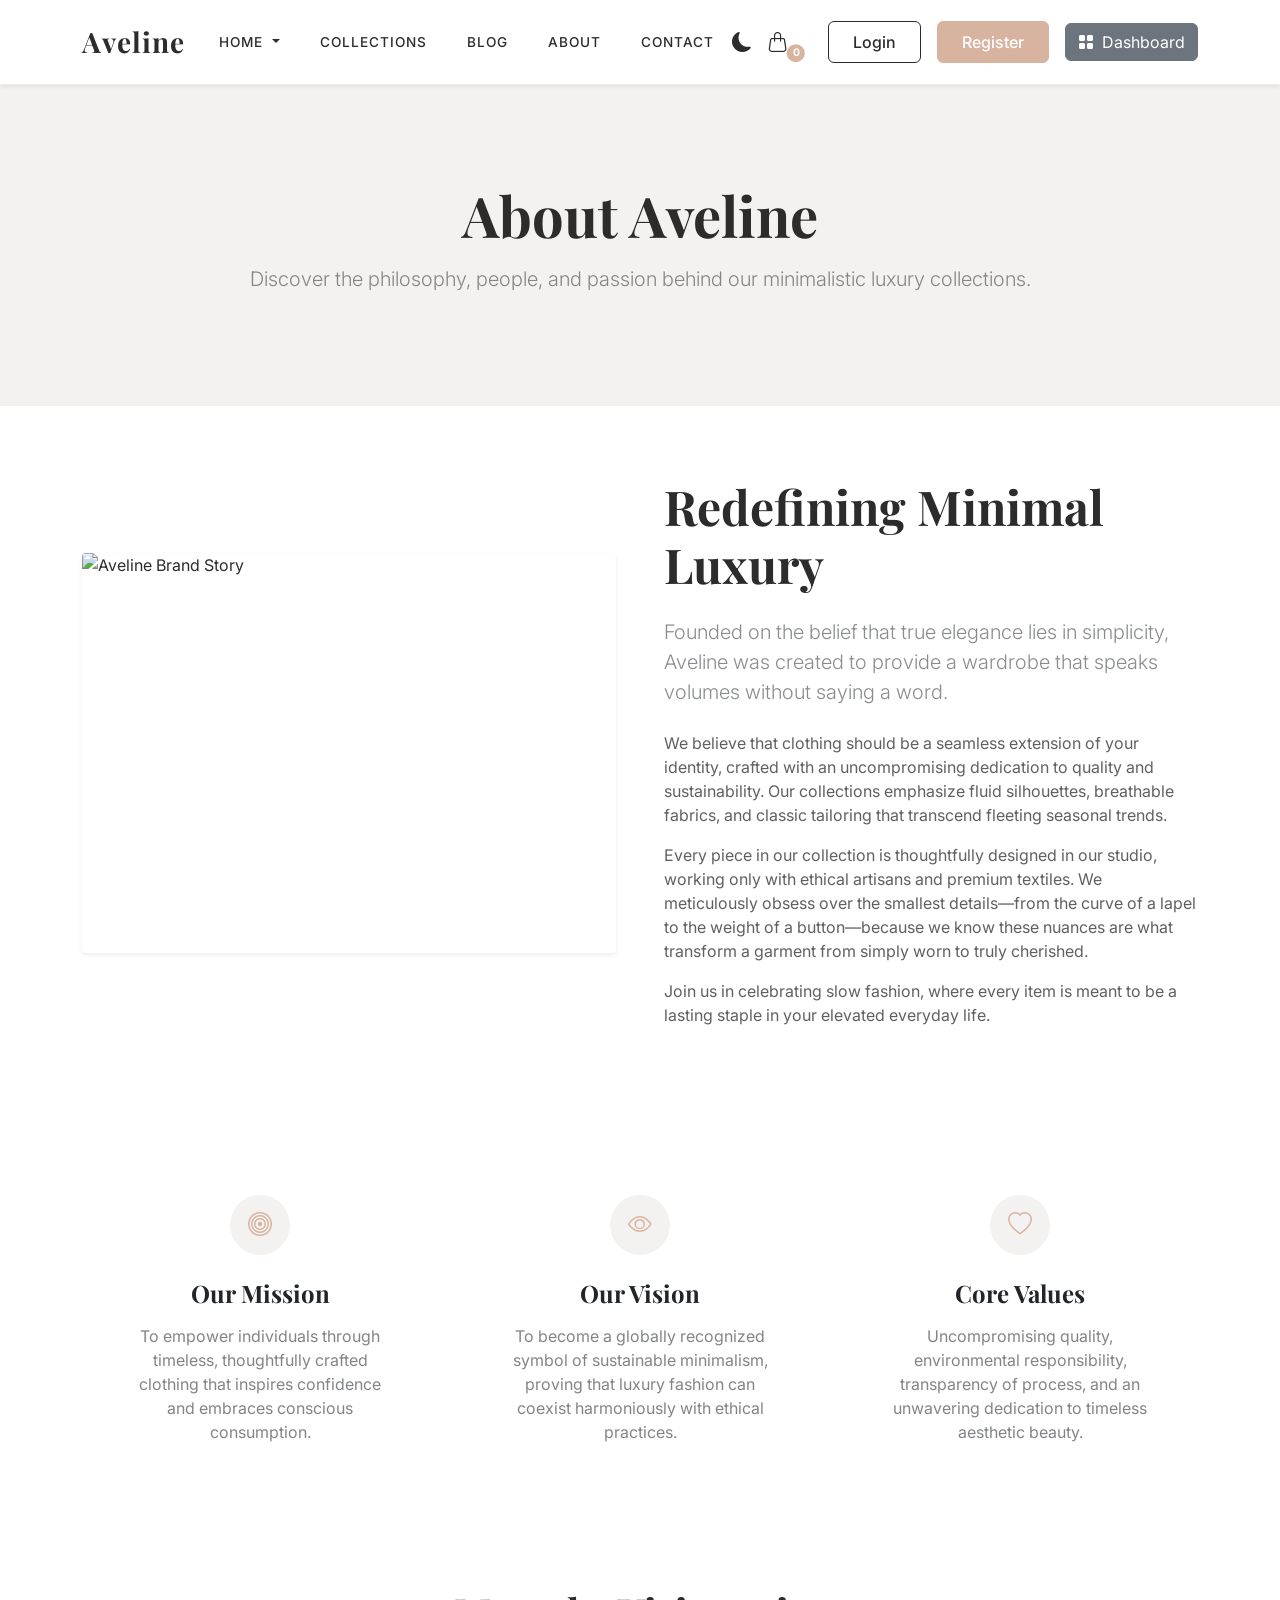
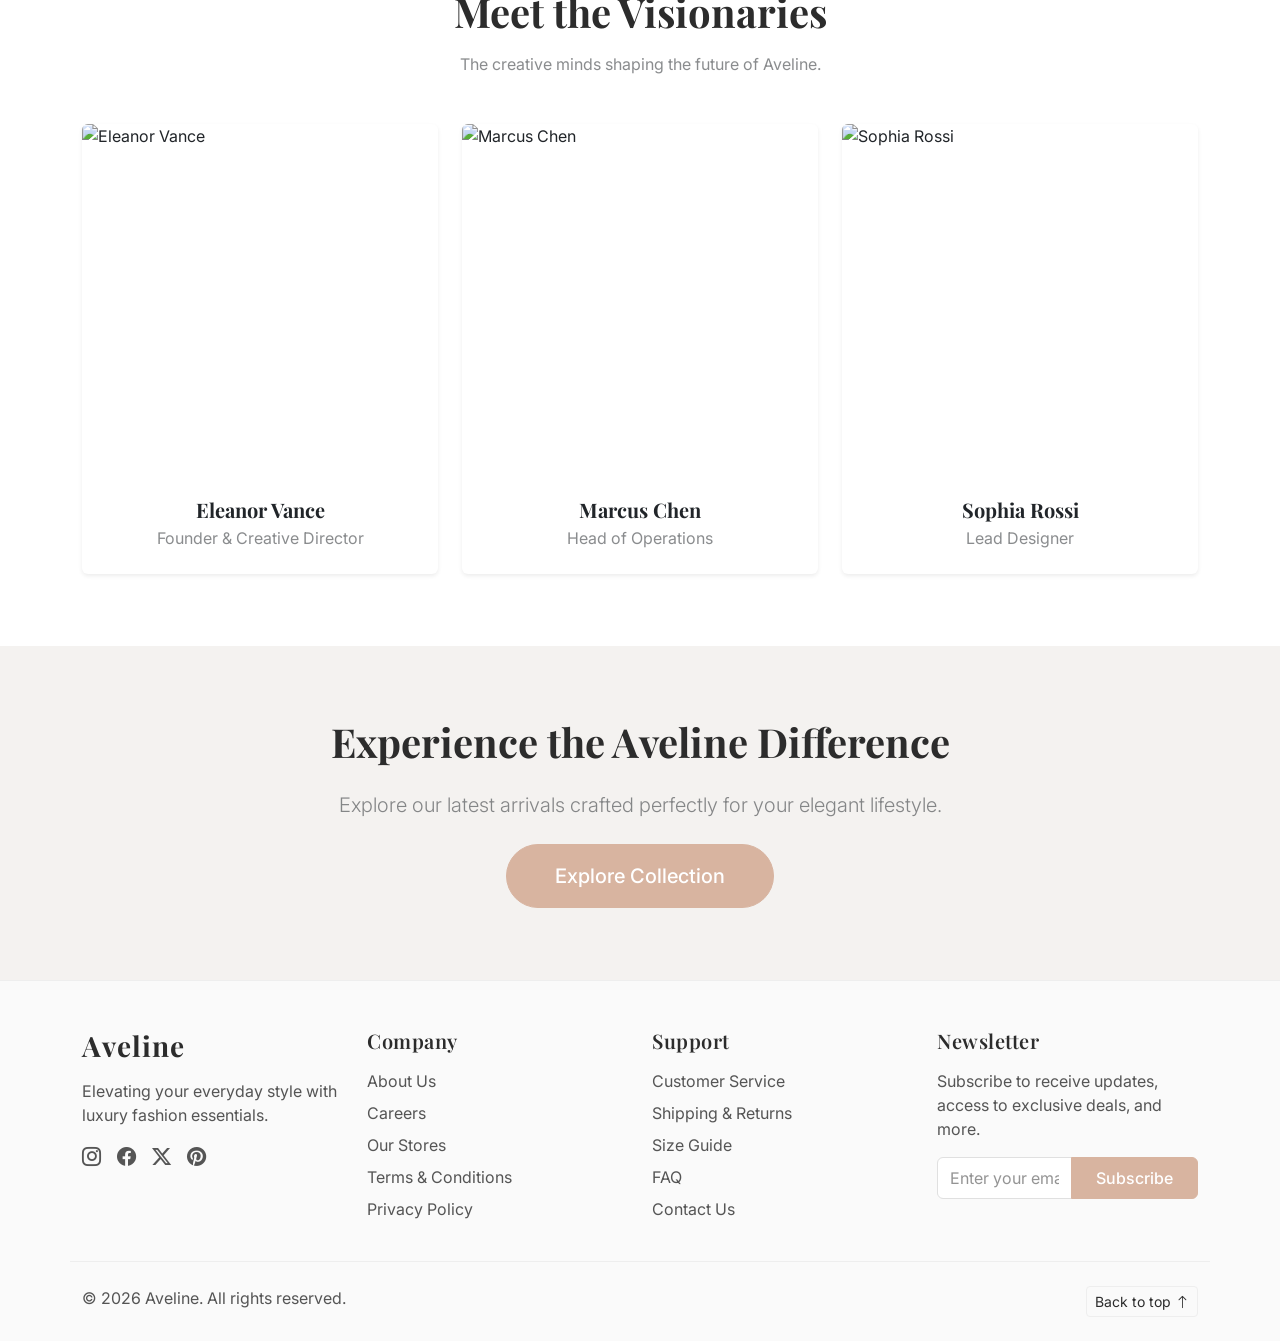
==== about.html @ f607dd6e "first commit" ====
<!DOCTYPE html>
<html lang="en">

<head>
    <meta charset="UTF-8">
    <meta name="viewport" content="width=device-width, initial-scale=1.0">
    <title>About Us | Aveline Luxury Fashion</title>

    <!-- Google Fonts -->
    <link rel="preconnect" href="https://fonts.googleapis.com">
    <link rel="preconnect" href="https://fonts.gstatic.com" crossorigin>
    <link
        href="https://fonts.googleapis.com/css2?family=Playfair+Display:wght@400;600;700&family=Inter:wght@300;400;500;600&display=swap"
        rel="stylesheet">

    <!-- Bootstrap 5 CSS -->
    <link href="https://cdn.jsdelivr.net/npm/bootstrap@5.3.2/dist/css/bootstrap.min.css" rel="stylesheet">
    <!-- Bootstrap Icons -->
    <link rel="stylesheet" href="https://cdn.jsdelivr.net/npm/bootstrap-icons@1.11.1/font/bootstrap-icons.css">

    <!-- Custom CSS -->
    <link rel="stylesheet" href="assets/css/style.css">

    <style>
        .page-banner {
            background-color: var(--tertiary);
        }

        .icon-card {
            background-color: var(--card-bg);
            transition: transform 0.3s ease, box-shadow 0.3s ease;
            height: 100%;
        }

        .icon-card:hover {
            transform: translateY(-5px);
            box-shadow: 0 10px 20px rgba(0, 0, 0, 0.05);
        }

        .icon-wrapper {
            width: 60px;
            height: 60px;
            background-color: var(--tertiary);
            color: var(--primary);
            display: flex;
            align-items: center;
            justify-content: center;
            border-radius: 50%;
            font-size: 1.5rem;
            margin: 0 auto 1.5rem;
        }

        .team-card {
            background-color: var(--card-bg);
            transition: transform 0.3s ease, box-shadow 0.3s ease;
        }

        .team-card:hover {
            transform: translateY(-5px);
            box-shadow: 0 10px 20px rgba(0, 0, 0, 0.05);
        }

        .team-img {
            height: 350px;
            object-fit: cover;
        }

        .cta-section {
            background-color: var(--tertiary);
        }

        .brand-story-img {
            height: 100%;
            min-height: 400px;
            object-fit: cover;
            border-radius: 4px;
        }
    </style>
</head>

<body>
    <!-- Offcanvas Menu (Mobile) -->
    <div class="offcanvas offcanvas-start" tabindex="-1" id="mobileMenu" aria-labelledby="mobileMenuLabel">
        <div class="offcanvas-header">
            <h5 class="offcanvas-title logo-text" id="mobileMenuLabel">Aveline</h5>
            <button type="button" class="btn-close offcanvas-close-btn" data-bs-dismiss="offcanvas"
                aria-label="Close"></button>
        </div>
        <div class="offcanvas-body">
            <ul class="navbar-nav mb-4">
                <li class="nav-item"><a class="nav-link" href="index.html">Home</a></li>
                <li class="nav-item"><a class="nav-link" href="services.html">Collections</a></li>
                <li class="nav-item"><a class="nav-link" href="blog.html">Blog</a></li>
                <li class="nav-item"><a class="nav-link" href="about.html">About</a></li>
                <li class="nav-item"><a class="nav-link" href="contact.html">Contact</a></li>
            </ul>
            <div class="d-flex flex-column gap-3">
                <button class="btn btn-outline-primary w-100">Login</button>
                <button class="btn btn-primary w-100">Register</button>
            </div>
        </div>
    </div>

    <!-- Header System -->
    <header class="header-nav shadow-sm sticky-top">
        <!-- Desktop Navbar -->
        <nav class="navbar navbar-expand-lg d-none d-lg-flex py-3">
            <div class="container">
                <a class="navbar-brand logo-text" href="index.html">Aveline</a>

                <div class="collapse navbar-collapse justify-content-center">
                    <ul class="navbar-nav gap-4">
                        <li class="nav-item dropdown">
                            <a class="nav-link dropdown-toggle" href="#" id="homeDropdownDesktop" role="button"
                                data-bs-toggle="dropdown" aria-expanded="false">
                                Home
                            </a>
                            <ul class="dropdown-menu border-0 shadow-sm" aria-labelledby="homeDropdownDesktop">
                                <li><a class="dropdown-item" href="index.html">Home 1</a></li>
                                <li><a class="dropdown-item" href="home-2.html">Home 2</a></li>
                            </ul>
                        </li>
                        <li class="nav-item"><a class="nav-link" href="services.html">Collections</a></li>
                        <li class="nav-item"><a class="nav-link" href="blog.html">Blog</a></li>
                        <li class="nav-item"><a class="nav-link" href="about.html">About</a></li>
                        <li class="nav-item"><a class="nav-link" href="contact.html">Contact</a></li>
                    </ul>
                </div>

                <div class="nav-actions d-flex align-items-center gap-3">
                    <button class="btn theme-toggle-btn" aria-label="Toggle Theme">
                        <i class="bi bi-moon-fill dark-icon"></i>
                        <i class="bi bi-sun-fill light-icon" style="display:none;"></i>
                    </button>
                    <div class="dropdown">
                        <a href="#" class="position-relative text-decoration-none cart-icon pe-2"
                            data-bs-toggle="dropdown" aria-expanded="false" id="desktopCartDropdown">
                            <i class="bi bi-handbag fs-5"></i>
                            <span
                                class="position-absolute top-100 start-100 translate-middle badge rounded-pill cart-badge cart-count">0</span>
                        </a>
                        <ul class="dropdown-menu dropdown-menu-end p-3 cart-dropdown-menu shadow-sm"
                            aria-labelledby="desktopCartDropdown">
                            <li>
                                <div class="cart-items-container">
                                    <p class="text-center text-muted my-2">Your cart is empty.</p>
                                </div>
                            </li>
                            <li>
                                <hr class="dropdown-divider">
                            </li>
                            <li class="d-flex justify-content-between fw-bold mb-3">
                                <span>Total:</span>
                                <span class="cart-total-price">$0.00</span>
                            </li>
                            <li>
                                <button class="btn btn-primary w-100 simulate-checkout-btn">Simulate Checkout</button>
                            </li>
                        </ul>
                    </div>
                    <a href="login.html" class="btn btn-outline-primary ms-3">Login</a>
                    <a href="register.html" class="btn btn-primary">Register</a>
                    <a href="dashboard.html" class="btn btn-secondary d-flex align-items-center"><i
                            class="bi bi-grid-fill me-2"></i>Dashboard</a>
                </div>
            </div>
        </nav>

        <!-- Mobile Navbar -->
        <nav class="navbar d-flex d-lg-none py-2 px-3">
            <div class="container-fluid px-0">
                <button class="navbar-toggler custom-toggler border-0 px-0" type="button" data-bs-toggle="offcanvas"
                    data-bs-target="#mobileMenu" aria-controls="mobileMenu">
                    <span class="navbar-toggler-icon"></span>
                </button>

                <a class="navbar-brand logo-text mx-auto" href="index.html">Aveline</a>

                <div class="nav-actions d-flex align-items-center gap-3">
                    <button class="btn theme-toggle-btn p-0" aria-label="Toggle Theme">
                        <i class="bi bi-moon-fill dark-icon"></i>
                        <i class="bi bi-sun-fill light-icon" style="display:none;"></i>
                    </button>
                    <div class="dropdown">
                        <a href="#" class="position-relative text-decoration-none cart-icon" data-bs-toggle="dropdown"
                            aria-expanded="false" id="mobileCartDropdown">
                            <i class="bi bi-handbag fs-5"></i>
                            <span
                                class="position-absolute top-100 start-100 translate-middle badge rounded-pill cart-badge cart-count">0</span>
                        </a>
                        <ul class="dropdown-menu dropdown-menu-end p-3 cart-dropdown-menu shadow-sm position-absolute"
                            aria-labelledby="mobileCartDropdown">
                            <li>
                                <div class="cart-items-container">
                                    <p class="text-center text-muted my-2">Your cart is empty.</p>
                                </div>
                            </li>
                            <li>
                                <hr class="dropdown-divider">
                            </li>
                            <li class="d-flex justify-content-between fw-bold mb-3">
                                <span>Total:</span>
                                <span class="cart-total-price">$0.00</span>
                            </li>
                            <li>
                                <button class="btn btn-primary w-100 simulate-checkout-btn">Simulate Checkout</button>
                            </li>
                        </ul>
                    </div>
                </div>
            </div>
        </nav>
    </header>
    <!-- Main Content -->
    <main>
        <!-- Checkout Alert -->
        <div id="checkoutAlert"
            class="alert alert-success alert-dismissible fade d-none position-fixed top-0 start-50 translate-middle-x mt-3 shadow-sm checkout-alert"
            role="alert" style="z-index: 9999;">
            Order placed successfully!
            <button type="button" class="btn-close alert-close-btn" aria-label="Close"></button>
        </div>

        <!-- Page Banner Section -->
        <section class="page-banner py-5">
            <div class="container text-center py-5">
                <h1 class="display-4 fw-bold mb-3">About Aveline</h1>
                <p class="lead text-muted max-w-md mx-auto">Discover the philosophy, people, and passion behind our
                    minimalistic luxury collections.</p>
            </div>
        </section>

        <!-- Brand Story Section -->
        <section class="py-5 my-md-4">
            <div class="container">
                <div class="row align-items-center g-5">
                    <div class="col-lg-6">
                        <img src="https://images.unsplash.com/photo-1445205170230-053b83016050?ixlib=rb-4.0.3&auto=format&fit=crop&w=800&q=80"
                            alt="Aveline Brand Story" class="img-fluid w-100 brand-story-img shadow-sm">
                    </div>
                    <div class="col-lg-6">
                        <h2 class="display-5 fw-bold mb-4">Redefining Minimal Luxury</h2>
                        <p class="lead text-muted mb-4">Founded on the belief that true elegance lies in simplicity,
                            Aveline was created to provide a wardrobe that speaks volumes without saying a word.</p>
                        <p class="mb-3 opacity-75">We believe that clothing should be a seamless extension of your
                            identity, crafted with an uncompromising dedication to quality and sustainability. Our
                            collections emphasize fluid silhouettes, breathable fabrics, and classic tailoring that
                            transcend fleeting seasonal trends.</p>
                        <p class="mb-3 opacity-75">Every piece in our collection is thoughtfully designed in our studio,
                            working only with ethical artisans and premium textiles. We meticulously obsess over the
                            smallest details—from the curve of a lapel to the weight of a button—because we know these
                            nuances are what transform a garment from simply worn to truly cherished.</p>
                        <p class="mb-0 opacity-75">Join us in celebrating slow fashion, where every item is meant to be
                            a lasting staple in your elevated everyday life.</p>
                    </div>
                </div>
            </div>
        </section>

        <!-- Mission & Vision Section -->
        <section class="py-5 bg-transparent">
            <div class="container">
                <div class="row g-4 justify-content-center">
                    <!-- Mission -->
                    <div class="col-md-6 col-lg-4">
                        <div class="card border-0 p-4 p-md-5 text-center icon-card rounded">
                            <div class="icon-wrapper">
                                <i class="bi bi-bullseye"></i>
                            </div>
                            <h3 class="h4 fw-bold mb-3">Our Mission</h3>
                            <p class="text-muted mb-0 opacity-75">To empower individuals through timeless, thoughtfully
                                crafted clothing that inspires confidence and embraces conscious consumption.</p>
                        </div>
                    </div>
                    <!-- Vision -->
                    <div class="col-md-6 col-lg-4">
                        <div class="card border-0 p-4 p-md-5 text-center icon-card rounded">
                            <div class="icon-wrapper">
                                <i class="bi bi-eye"></i>
                            </div>
                            <h3 class="h4 fw-bold mb-3">Our Vision</h3>
                            <p class="text-muted mb-0 opacity-75">To become a globally recognized symbol of sustainable
                                minimalism, proving that luxury fashion can coexist harmoniously with ethical practices.
                            </p>
                        </div>
                    </div>
                    <!-- Values -->
                    <div class="col-md-6 col-lg-4">
                        <div class="card border-0 p-4 p-md-5 text-center icon-card rounded">
                            <div class="icon-wrapper">
                                <i class="bi bi-heart"></i>
                            </div>
                            <h3 class="h4 fw-bold mb-3">Core Values</h3>
                            <p class="text-muted mb-0 opacity-75">Uncompromising quality, environmental responsibility,
                                transparency of process, and an unwavering dedication to timeless aesthetic beauty.</p>
                        </div>
                    </div>
                </div>
            </div>
        </section>

        <!-- Team Section -->
        <section class="py-5 mb-4">
            <div class="container">
                <div class="text-center mb-5">
                    <h2 class="display-6 fw-bold mb-3">Meet the Visionaries</h2>
                    <p class="text-muted">The creative minds shaping the future of Aveline.</p>
                </div>
                <div class="row g-4">
                    <!-- Team Member 1 -->
                    <div class="col-md-6 col-lg-4">
                        <div class="card border-0 shadow-sm team-card rounded overflow-hidden h-100">
                            <img src="https://images.unsplash.com/photo-1573496359142-b8d87734a5a2?ixlib=rb-4.0.3&auto=format&fit=crop&w=600&q=80"
                                alt="Eleanor Vance" class="card-img-top team-img rounded-0">
                            <div class="card-body text-center p-4">
                                <h4 class="card-title h5 fw-bold mb-1">Eleanor Vance</h4>
                                <p class="card-text text-muted mb-0">Founder & Creative Director</p>
                            </div>
                        </div>
                    </div>
                    <!-- Team Member 2 -->
                    <div class="col-md-6 col-lg-4">
                        <div class="card border-0 shadow-sm team-card rounded overflow-hidden h-100">
                            <img src="https://images.unsplash.com/photo-1519085360753-af0119f7cbe7?ixlib=rb-4.0.3&auto=format&fit=crop&w=600&q=80"
                                alt="Marcus Chen" class="card-img-top team-img rounded-0">
                            <div class="card-body text-center p-4">
                                <h4 class="card-title h5 fw-bold mb-1">Marcus Chen</h4>
                                <p class="card-text text-muted mb-0">Head of Operations</p>
                            </div>
                        </div>
                    </div>
                    <!-- Team Member 3 -->
                    <div class="col-md-6 col-lg-4">
                        <div class="card border-0 shadow-sm team-card rounded overflow-hidden h-100">
                            <img src="https://images.unsplash.com/photo-1534528741775-53994a69daeb?ixlib=rb-4.0.3&auto=format&fit=crop&w=600&q=80"
                                alt="Sophia Rossi" class="card-img-top team-img rounded-0">
                            <div class="card-body text-center p-4">
                                <h4 class="card-title h5 fw-bold mb-1">Sophia Rossi</h4>
                                <p class="card-text text-muted mb-0">Lead Designer</p>
                            </div>
                        </div>
                    </div>
                </div>
            </div>
        </section>

        <!-- CTA Section -->
        <section class="py-5 cta-section text-center">
            <div class="container py-4">
                <h2 class="display-6 fw-bold mb-4">Experience the Aveline Difference</h2>
                <p class="lead text-muted mb-4 max-w-md mx-auto">Explore our latest arrivals crafted perfectly for your
                    elegant lifestyle.</p>
                <a href="services.html" class="btn btn-primary btn-lg px-5 py-3 rounded-pill">Explore Collection</a>
            </div>
        </section>
    </main>

    <!-- Footer -->
    <footer class="site-footer pt-5 pb-4">
        <div class="container">
            <div class="row gy-4 mb-4">
                <!-- Brand + Social -->
                <div class="col-12 col-md-6 col-lg-3">
                    <h3 class="logo-text mb-3">Aveline</h3>
                    <p class="mb-3 footer-text">Elevating your everyday style with luxury fashion essentials.</p>
                    <div class="d-flex gap-3 social-links">
                        <a href="#"><i class="bi bi-instagram"></i></a>
                        <a href="#"><i class="bi bi-facebook"></i></a>
                        <a href="#"><i class="bi bi-twitter-x"></i></a>
                        <a href="#"><i class="bi bi-pinterest"></i></a>
                    </div>
                </div>

                <!-- Company Links -->
                <div class="col-12 col-md-6 col-lg-3">
                    <h5 class="footer-heading mb-3">Company</h5>
                    <ul class="list-unstyled footer-links">
                        <li class="mb-2"><a href="#">About Us</a></li>
                        <li class="mb-2"><a href="#">Careers</a></li>
                        <li class="mb-2"><a href="#">Our Stores</a></li>
                        <li class="mb-2"><a href="#">Terms & Conditions</a></li>
                        <li class="mb-2"><a href="#">Privacy Policy</a></li>
                    </ul>
                </div>

                <!-- Support Links -->
                <div class="col-12 col-md-6 col-lg-3">
                    <h5 class="footer-heading mb-3">Support</h5>
                    <ul class="list-unstyled footer-links">
                        <li class="mb-2"><a href="#">Customer Service</a></li>
                        <li class="mb-2"><a href="#">Shipping & Returns</a></li>
                        <li class="mb-2"><a href="#">Size Guide</a></li>
                        <li class="mb-2"><a href="#">FAQ</a></li>
                        <li class="mb-2"><a href="#">Contact Us</a></li>
                    </ul>
                </div>

                <!-- Newsletter Form -->
                <div class="col-12 col-md-6 col-lg-3">
                    <h5 class="footer-heading mb-3">Newsletter</h5>
                    <p class="footer-text mb-3">Subscribe to receive updates, access to exclusive deals, and more.</p>
                    <form class="newsletter-form" onsubmit="event.preventDefault();">
                        <div class="input-group mb-3">
                            <input type="email" class="form-control" placeholder="Enter your email" required>
                            <button class="btn btn-primary" type="submit">Subscribe</button>
                        </div>
                    </form>
                </div>
            </div>

            <div class="row mt-4 pt-4 footer-bottom">
                <div class="col-md-6 text-center text-md-start mb-3 mb-md-0">
                    <p class="mb-0 footer-text">&copy; 2026 Aveline. All rights reserved.</p>
                </div>
                <div class="col-md-6 text-center text-md-end">
                    <button class="btn btn-sm btn-outline-secondary back-to-top" id="backToTop">
                        Back to top <i class="bi bi-arrow-up"></i>
                    </button>
                </div>
            </div>
        </div>
    </footer>

    <!-- Bootstrap 5 JS Bundle -->
    <script src="https://cdn.jsdelivr.net/npm/bootstrap@5.3.2/dist/js/bootstrap.bundle.min.js"></script>
    <!-- Custom JS -->
    <script src="assets/js/main.js"></script>
</body>

</html>
---- assets/css/style.css ----
/* Base Variables */
:root {
    --primary: #d8b4a0;
    --secondary: #2c2c2c;
    --tertiary: #f4f2f0;
    --bg-color: #ffffff;
    --text-color: #2c2c2c;
    --card-bg: #ffffff;

    /* Additional custom variables for UI elements */
    --input-bg: #ffffff;
    --input-border: #e0e0e0;
    --footer-bg: #fafafa;
    --footer-border: #eeeeee;
    --border-color: #eeeeee;
}

/* Dark Mode Variables */
body.dark-mode {
    --bg-color: #1e1e1e;
    --text-color: #f5f5f5;
    --card-bg: #2a2a2a;

    /* Overrides for dark mode UI elements */
    --input-bg: #2a2a2a;
    --input-border: #444444;
    --footer-bg: #141414;
    --footer-border: #2a2a2a;
    --border-color: #333333;
}

/* Global Styles */
body {
    background-color: var(--bg-color);
    color: var(--text-color);
    font-family: 'Inter', sans-serif;
    transition: background-color 0.3s ease, color 0.3s ease;
    -webkit-font-smoothing: antialiased;
}

h1,
h2,
h3,
h4,
h5,
h6,
.logo-text {
    font-family: 'Playfair Display', serif;
    color: var(--text-color);
    transition: color 0.3s ease;
}

img {
    display: block;
    max-width: 100%;
    height: auto;
}

a {
    color: var(--text-color);
    text-decoration: none;
    transition: color 0.3s ease;
}

a:hover {
    color: var(--primary);
}

/* Typography & Colors fixes */
.text-muted {
    color: var(--text-color);
    opacity: 0.7;
}

/* Header & Navigation */
.header-nav {
    background-color: var(--bg-color);
    border-bottom: 1px solid var(--border-color);
    transition: background-color 0.3s ease, border-color 0.3s ease;
}

.logo-text {
    font-size: 1.75rem;
    font-weight: 700;
    letter-spacing: 1px;
}

.nav-link {
    color: var(--text-color);
    font-weight: 500;
    text-transform: uppercase;
    font-size: 0.85rem;
    letter-spacing: 1px;
    transition: color 0.3s ease;
}

.nav-link:hover,
.nav-link:focus {
    color: var(--primary);
}

.theme-toggle-btn {
    color: var(--text-color);
    border: none;
    background: transparent;
    font-size: 1.25rem;
    display: flex;
    align-items: center;
    justify-content: center;
    padding: 0;
}

.theme-toggle-btn:hover {
    color: var(--primary);
}

.cart-icon {
    color: var(--text-color);
}

/* Custom Overrides for Bootstrap Primary variations safely */
body .cart-badge {
    background-color: var(--primary);
    color: #ffffff;
    font-size: 0.65rem;
    padding: 0.35em 0.55em;
    transform: translateY(-50%);
}

/* Offcanvas */
.offcanvas {
    background-color: var(--bg-color);
    color: var(--text-color);
    transition: background-color 0.3s ease, color 0.3s ease;
}

/* Toggle correct filter for close buttons manually since invert() on images is not allowed by instruction:
   "Do NOT use filter: invert(). Do NOT invert images." 
   Wait, the instruction says "Do NOT use filter: invert()". 
   So I will use CSS data-bs-theme property or custom drawn icons instead.
   Actually, Bootstrap allows applying color via text for SVGs, or we can just use CSS to style it. */
.offcanvas-close-btn {
    background: transparent url("data:image/svg+xml,%3csvg xmlns='http://www.w3.org/2000/svg' viewBox='0 0 16 16' fill='%232c2c2c'%3e%3cpath d='M.293.293a1 1 0 011.414 0L8 6.586 14.293.293a1 1 0 111.414 1.414L9.414 8l6.293 6.293a1 1 0 01-1.414 1.414L8 9.414l-6.293 6.293a1 1 0 01-1.414-1.414L6.586 8 .293 1.707a1 1 0 010-1.414z'/%3e%3c/svg%3e") center/1em auto no-repeat;
    opacity: 0.5;
}

body.dark-mode .offcanvas-close-btn {
    background: transparent url("data:image/svg+xml,%3csvg xmlns='http://www.w3.org/2000/svg' viewBox='0 0 16 16' fill='%23f5f5f5'%3e%3cpath d='M.293.293a1 1 0 011.414 0L8 6.586 14.293.293a1 1 0 111.414 1.414L9.414 8l6.293 6.293a1 1 0 01-1.414 1.414L8 9.414l-6.293 6.293a1 1 0 01-1.414-1.414L6.586 8 .293 1.707a1 1 0 010-1.414z'/%3e%3c/svg%3e") center/1em auto no-repeat;
    opacity: 0.8;
}

.custom-toggler .navbar-toggler-icon {
    background-image: url("data:image/svg+xml,%3csvg xmlns='http://www.w3.org/2000/svg' viewBox='0 0 30 30'%3e%3cpath stroke='rgba(44, 44, 44, 1)' stroke-linecap='round' stroke-miterlimit='10' stroke-width='2' d='M4 7h22M4 15h22M4 23h22'/%3e%3c/svg%3e");
}

body.dark-mode .custom-toggler .navbar-toggler-icon {
    background-image: url("data:image/svg+xml,%3csvg xmlns='http://www.w3.org/2000/svg' viewBox='0 0 30 30'%3e%3cpath stroke='rgba(245, 245, 245, 1)' stroke-linecap='round' stroke-miterlimit='10' stroke-width='2' d='M4 7h22M4 15h22M4 23h22'/%3e%3c/svg%3e");
}

/* Buttons */
body .btn-primary {
    background-color: var(--primary);
    border-color: var(--primary);
    color: #ffffff;
    font-weight: 500;
    padding: 0.5rem 1.5rem;
    transition: all 0.3s ease;
}

body .btn-primary:hover,
body .btn-primary:focus {
    background-color: #c49d87;
    border-color: #c49d87;
    color: #ffffff;
}

body .btn-outline-primary {
    color: var(--text-color);
    border-color: var(--text-color);
    font-weight: 500;
    padding: 0.5rem 1.5rem;
    transition: all 0.3s ease;
}

body .btn-outline-primary:hover,
body .btn-outline-primary:focus {
    background-color: var(--text-color);
    color: var(--bg-color);
    border-color: var(--text-color);
}

body .btn-outline-secondary {
    color: var(--text-color);
    border-color: var(--border-color);
    transition: all 0.3s ease;
}

body .btn-outline-secondary:hover {
    background-color: var(--border-color);
    color: var(--text-color);
}

/* Cards */
.card {
    background-color: var(--card-bg);
    border-color: var(--border-color);
    transition: background-color 0.3s ease, border-color 0.3s ease;
}

/* Footer */
.site-footer {
    background-color: var(--footer-bg);
    border-top: 1px solid var(--footer-border);
    transition: background-color 0.3s ease, border-color 0.3s ease;
}

.footer-heading {
    font-weight: 600;
    letter-spacing: 0.5px;
}

.footer-links a {
    color: var(--text-color);
    opacity: 0.8;
}

.footer-links a:hover {
    opacity: 1;
    color: var(--primary);
}

.footer-text {
    opacity: 0.8;
}

.social-links a {
    font-size: 1.2rem;
    color: var(--text-color);
    opacity: 0.8;
    transition: opacity 0.3s ease, color 0.3s ease;
}

.social-links a:hover {
    opacity: 1;
    color: var(--primary);
}

.newsletter-form .form-control {
    background-color: var(--input-bg);
    border-color: var(--input-border);
    color: var(--text-color);
    transition: background-color 0.3s ease, border-color 0.3s ease, color 0.3s ease;
}

.newsletter-form .form-control:focus {
    box-shadow: none;
    border-color: var(--primary);
}

.newsletter-form .form-control::placeholder {
    color: var(--text-color);
    opacity: 0.5;
}

.footer-bottom {
    border-top: 1px solid var(--border-color);
}

/* Extended Sections (Index) */
.hero-section {
    background-color: var(--tertiary);
}

.hero-img {
    max-height: 500px;
    width: 100%;
    object-fit: cover;
}

.category-img {
    height: 400px;
    object-fit: cover;
}

.category-overlay {
    background: rgba(0, 0, 0, 0.25);
}

.product-img {
    height: 350px;
    object-fit: cover;
}

.cart-dropdown-menu {
    width: 320px;
}

.cart-items-container {
    max-height: 250px;
    overflow-y: auto;
}

.cart-item-img {
    width: 50px;
    height: 50px;
    object-fit: cover;
}

.btn-hover-scale {
    transition: transform 0.3s ease;
}

.btn-hover-scale:hover {
    transform: scale(1.05);
}

.category-item img {
    transition: transform 0.5s ease;
}

.category-item:hover img {
    transform: scale(1.05);
}

.product-card img {
    transition: transform 0.5s ease;
}

.product-card:hover img {
    transform: scale(1.05);
}
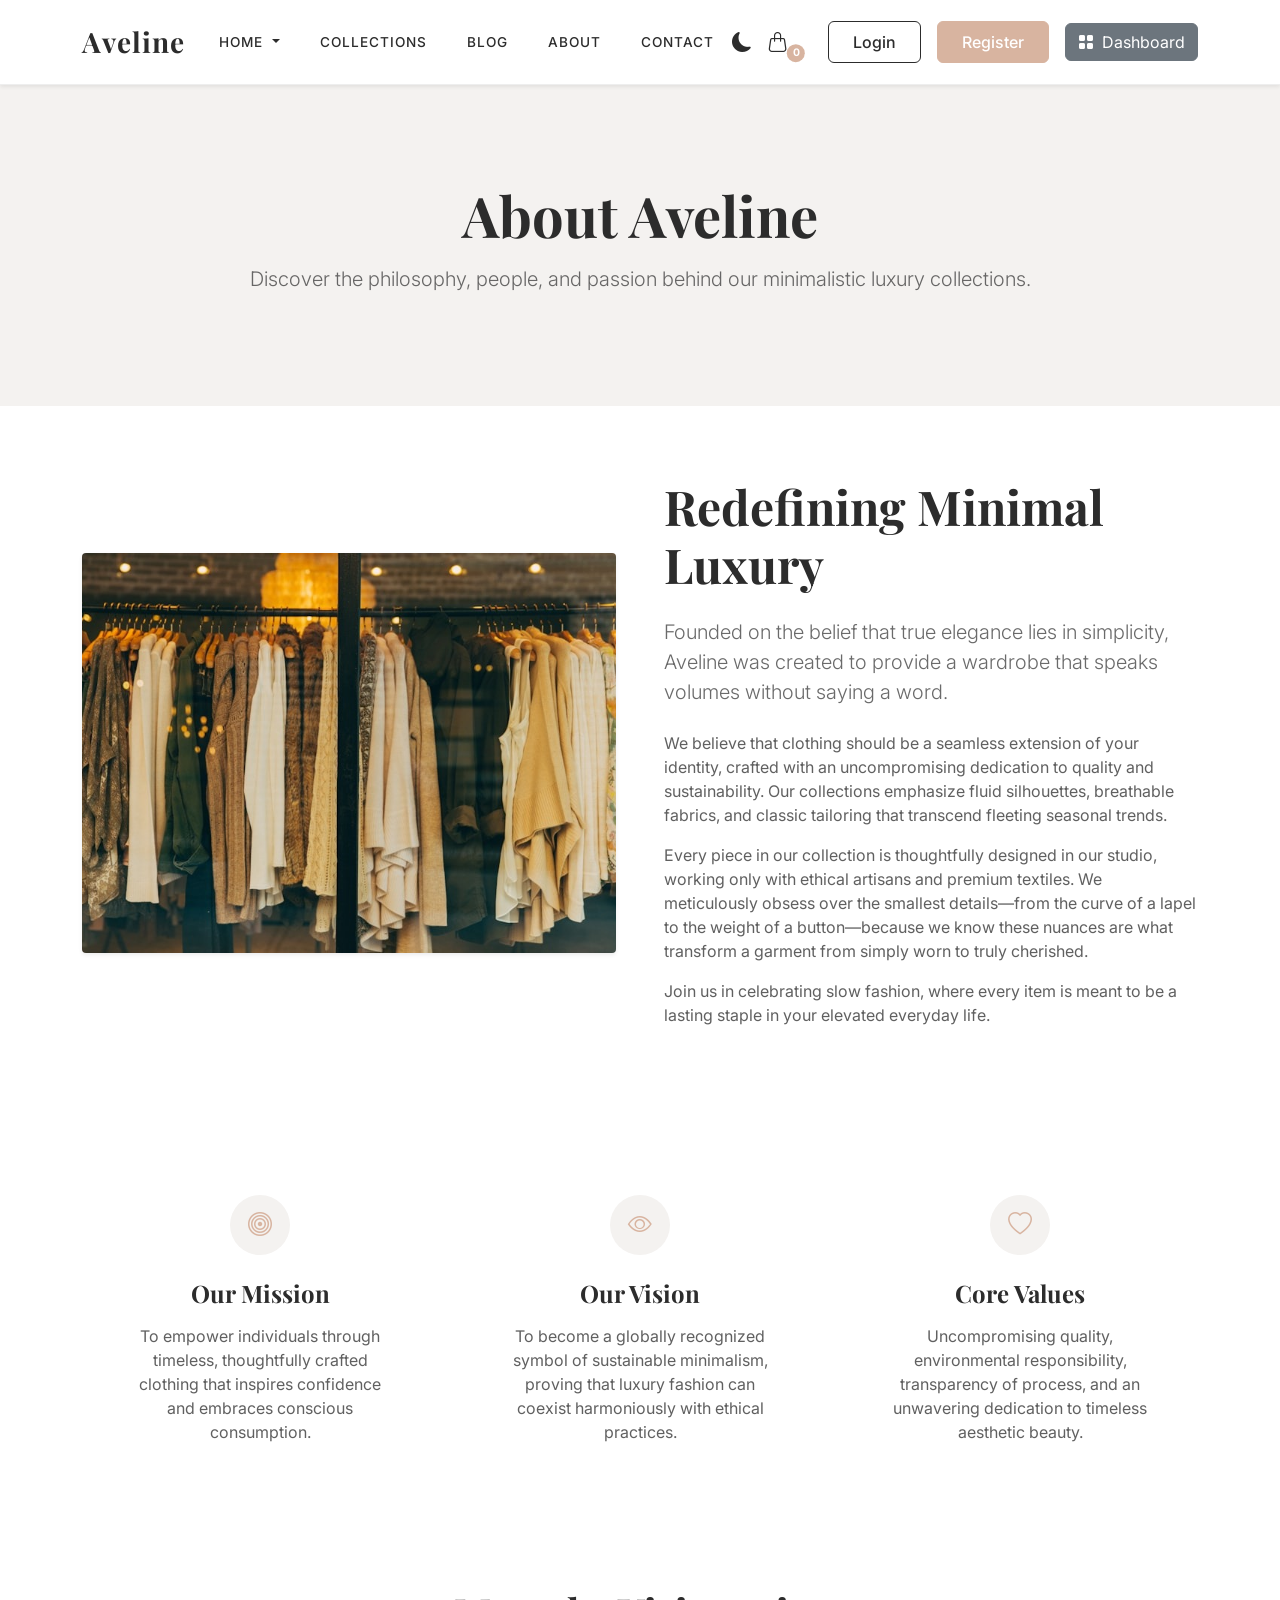
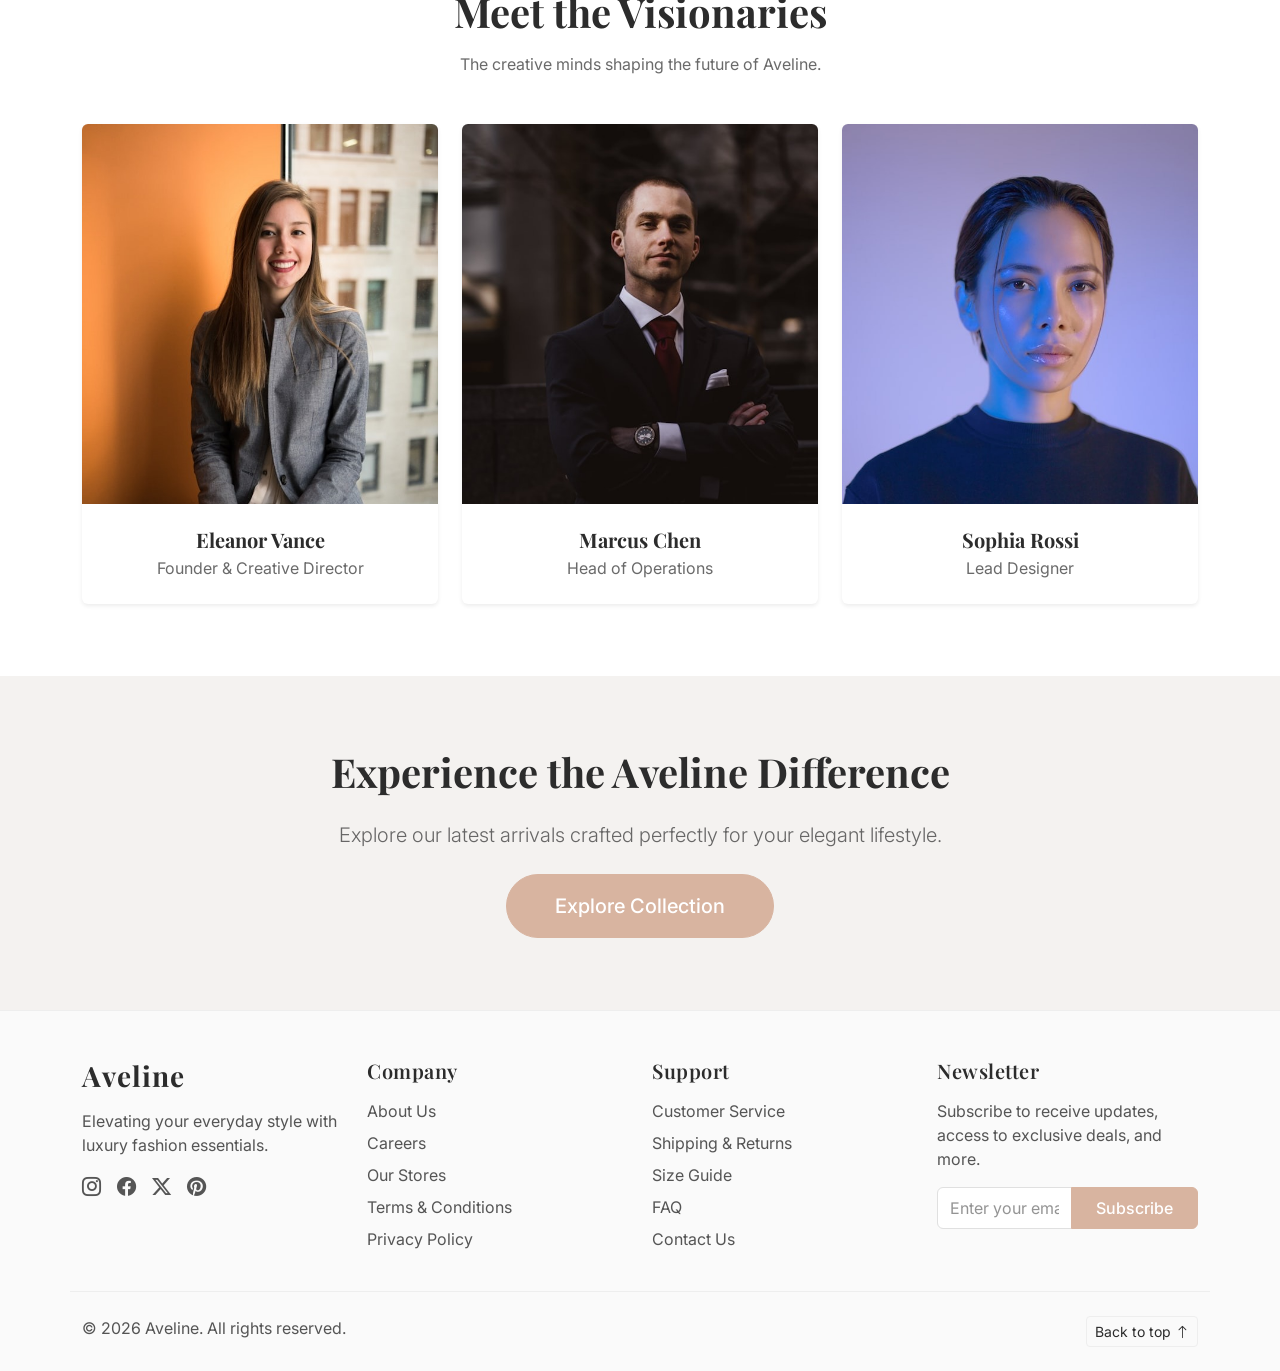
==== commit 8e75481d: "second" ====
--- a/about.html
+++ b/about.html
@@ -60,10 +60,15 @@
             box-shadow: 0 10px 20px rgba(0, 0, 0, 0.05);
         }
 
+
         .team-img {
-            height: 350px;
+            width: 100%;
+            height: 380px;
             object-fit: cover;
-        }
+            object-position: 50% 20%;
+            display: block;
+        }
+
 
         .cta-section {
             background-color: var(--tertiary);
@@ -235,8 +240,8 @@
             <div class="container">
                 <div class="row align-items-center g-5">
                     <div class="col-lg-6">
-                        <img src="https://images.unsplash.com/photo-1445205170230-053b83016050?ixlib=rb-4.0.3&auto=format&fit=crop&w=800&q=80"
-                            alt="Aveline Brand Story" class="img-fluid w-100 brand-story-img shadow-sm">
+                        <img src="assets/images/about-1.jpg" alt="Aveline Brand Story"
+                            class="img-fluid w-100 brand-story-img shadow-sm">
                     </div>
                     <div class="col-lg-6">
                         <h2 class="display-5 fw-bold mb-4">Redefining Minimal Luxury</h2>
@@ -310,8 +315,8 @@
                     <!-- Team Member 1 -->
                     <div class="col-md-6 col-lg-4">
                         <div class="card border-0 shadow-sm team-card rounded overflow-hidden h-100">
-                            <img src="https://images.unsplash.com/photo-1573496359142-b8d87734a5a2?ixlib=rb-4.0.3&auto=format&fit=crop&w=600&q=80"
-                                alt="Eleanor Vance" class="card-img-top team-img rounded-0">
+                            <img src="assets/images/about-2.jpg" alt="Eleanor Vance"
+                                class="card-img-top team-img rounded-0">
                             <div class="card-body text-center p-4">
                                 <h4 class="card-title h5 fw-bold mb-1">Eleanor Vance</h4>
                                 <p class="card-text text-muted mb-0">Founder & Creative Director</p>
@@ -321,8 +326,8 @@
                     <!-- Team Member 2 -->
                     <div class="col-md-6 col-lg-4">
                         <div class="card border-0 shadow-sm team-card rounded overflow-hidden h-100">
-                            <img src="https://images.unsplash.com/photo-1519085360753-af0119f7cbe7?ixlib=rb-4.0.3&auto=format&fit=crop&w=600&q=80"
-                                alt="Marcus Chen" class="card-img-top team-img rounded-0">
+                            <img src="assets/images/about-3.jpg" alt="Marcus Chen"
+                                class="card-img-top team-img rounded-0">
                             <div class="card-body text-center p-4">
                                 <h4 class="card-title h5 fw-bold mb-1">Marcus Chen</h4>
                                 <p class="card-text text-muted mb-0">Head of Operations</p>
@@ -332,8 +337,8 @@
                     <!-- Team Member 3 -->
                     <div class="col-md-6 col-lg-4">
                         <div class="card border-0 shadow-sm team-card rounded overflow-hidden h-100">
-                            <img src="https://images.unsplash.com/photo-1534528741775-53994a69daeb?ixlib=rb-4.0.3&auto=format&fit=crop&w=600&q=80"
-                                alt="Sophia Rossi" class="card-img-top team-img rounded-0">
+                            <img src="assets/images/about-4.jpg" alt="Sophia Rossi"
+                                class="card-img-top team-img rounded-0">
                             <div class="card-body text-center p-4">
                                 <h4 class="card-title h5 fw-bold mb-1">Sophia Rossi</h4>
                                 <p class="card-text text-muted mb-0">Lead Designer</p>
--- a/assets/css/style.css
+++ b/assets/css/style.css
@@ -21,11 +21,16 @@
     --text-color: #f5f5f5;
     --card-bg: #2a2a2a;
 
-    /* Overrides for dark mode UI elements */
+    /* ✅ CRITICAL FIX */
+    --tertiary: #242424;
+
+    /* UI Elements */
     --input-bg: #2a2a2a;
     --input-border: #444444;
+
     --footer-bg: #141414;
     --footer-border: #2a2a2a;
+
     --border-color: #333333;
 }
 
@@ -328,4 +333,111 @@
 
 .product-card:hover img {
     transform: scale(1.05);
+}
+
+/*after collection*/
+/* ===== COLLECTION IMAGE ALIGNMENT FIX ===== */
+
+.collection-card img {
+    width: 100%;
+    height: 420px;
+    object-fit: cover;
+    object-position: top
+}
+
+.collection-card {
+    overflow: hidden;
+}
+
+.editorial-img,
+.premium-product-img,
+.collection-card img {
+    object-position: 50% 20%;
+}
+
+/* ============================= */
+/* GLOBAL DARK MODE TEXT FIX */
+/* ============================= */
+
+/* Force all text to follow theme */
+body,
+p,
+span,
+li,
+small,
+label,
+.card,
+.card-body,
+.dropdown-menu {
+    color: var(--text-color);
+}
+
+/* Fix Bootstrap muted text */
+.text-muted {
+    color: var(--text-color) !important;
+    opacity: 0.7;
+}
+
+/* Fix headings everywhere */
+h1,
+h2,
+h3,
+h4,
+h5,
+h6 {
+    color: var(--text-color);
+}
+
+/* Links */
+a {
+    color: var(--text-color);
+}
+
+/* Dropdown + cards */
+.dropdown-menu,
+.offcanvas,
+.modal-content {
+    background-color: var(--card-bg);
+    color: var(--text-color);
+}
+
+/* Override Bootstrap hard colors */
+.text-dark,
+.text-black {
+    color: var(--text-color) !important;
+}
+
+.bg-light {
+    background-color: var(--card-bg) !important;
+}
+
+/* Dark mode text safety */
+body.dark-mode section,
+body.dark-mode .card,
+body.dark-mode .dropdown-menu,
+body.dark-mode .offcanvas {
+    color: var(--text-color);
+}
+
+/* ============================= */
+/* DROPDOWN DARK MODE FIX */
+/* ============================= */
+
+.dropdown-menu {
+    background-color: var(--card-bg);
+    border: 1px solid var(--border-color);
+}
+
+.dropdown-item {
+    color: var(--text-color);
+}
+
+.dropdown-item:hover,
+.dropdown-item:focus {
+    background-color: var(--tertiary);
+    color: var(--text-color);
+}
+
+body.dark-mode .dropdown-menu {
+    background-color: var(--card-bg) !important;
 }
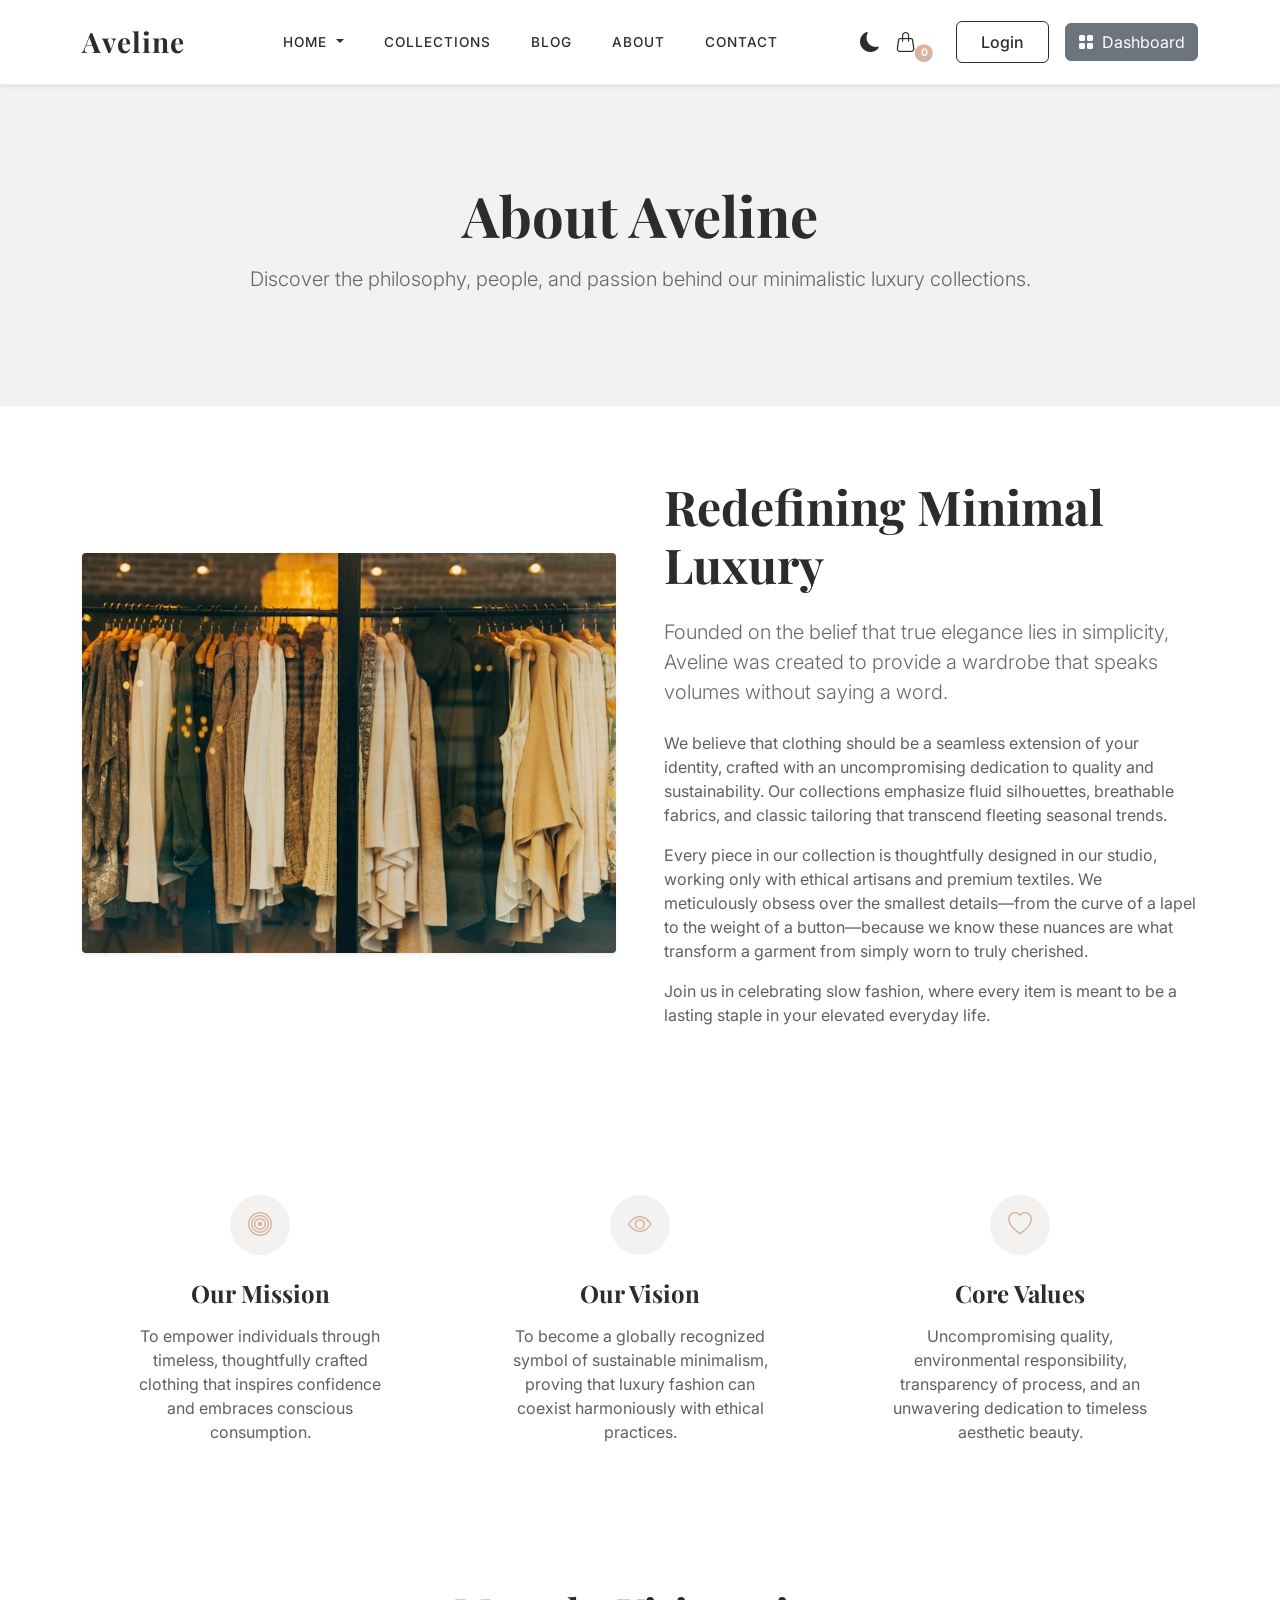
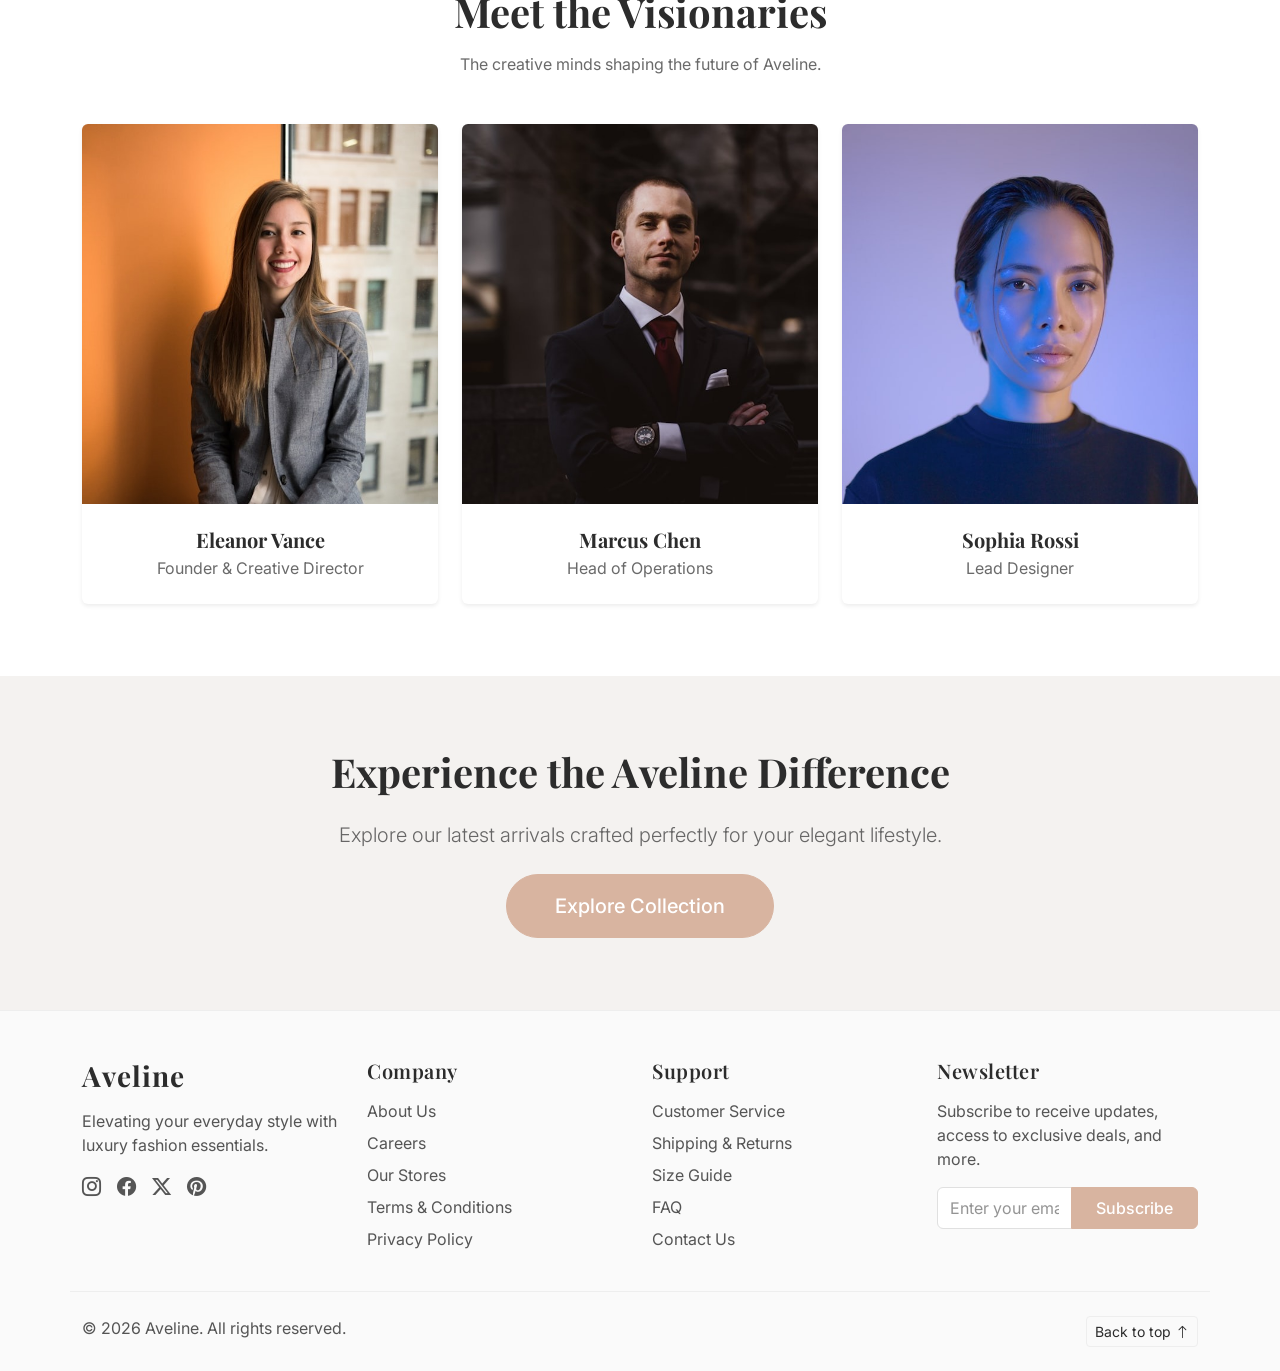
==== commit 8596e937: "login change" ====
--- a/about.html
+++ b/about.html
@@ -100,8 +100,7 @@
                 <li class="nav-item"><a class="nav-link" href="contact.html">Contact</a></li>
             </ul>
             <div class="d-flex flex-column gap-3">
-                <button class="btn btn-outline-primary w-100">Login</button>
-                <button class="btn btn-primary w-100">Register</button>
+                <a href="auth.html" class="btn btn-outline-primary w-100">Login</a>
             </div>
         </div>
     </div>
@@ -163,8 +162,7 @@
                             </li>
                         </ul>
                     </div>
-                    <a href="login.html" class="btn btn-outline-primary ms-3">Login</a>
-                    <a href="register.html" class="btn btn-primary">Register</a>
+                    <a href="auth.html" class="btn btn-outline-primary ms-3">Login</a>
                     <a href="dashboard.html" class="btn btn-secondary d-flex align-items-center"><i
                             class="bi bi-grid-fill me-2"></i>Dashboard</a>
                 </div>
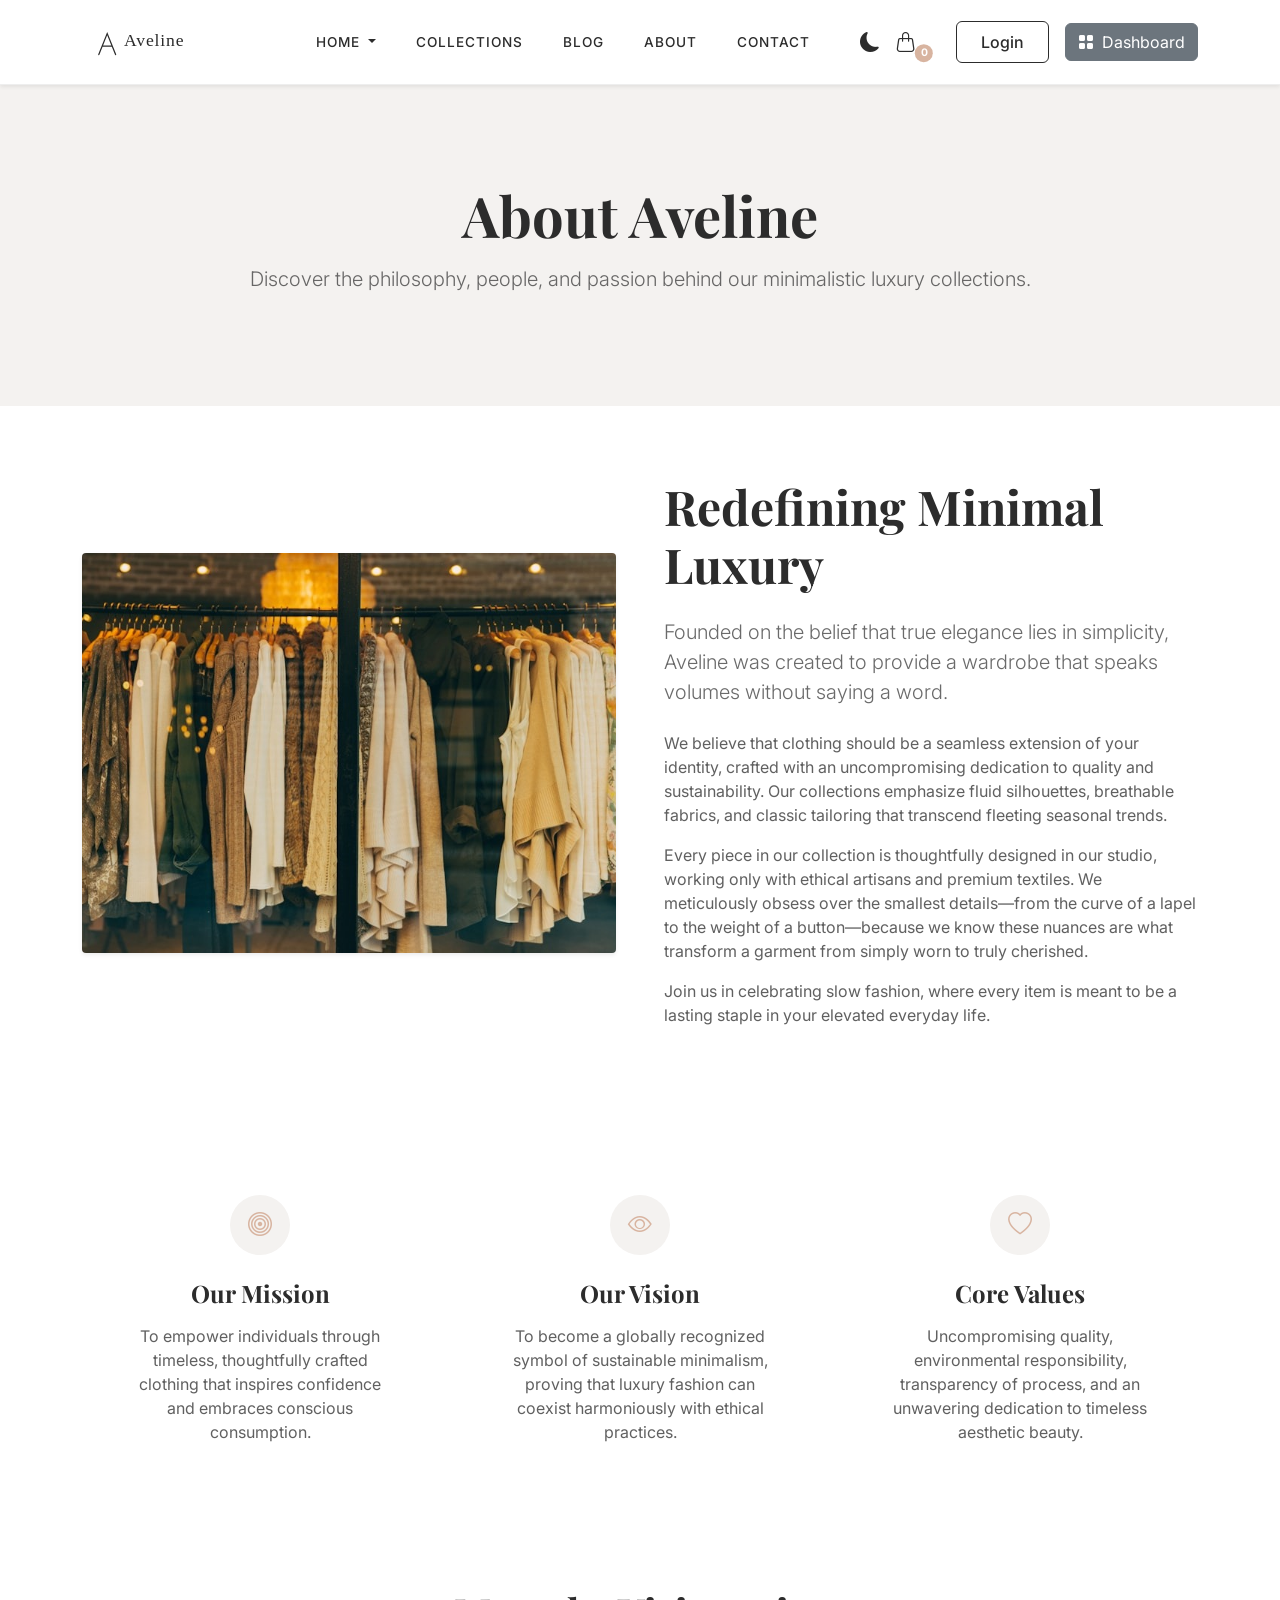
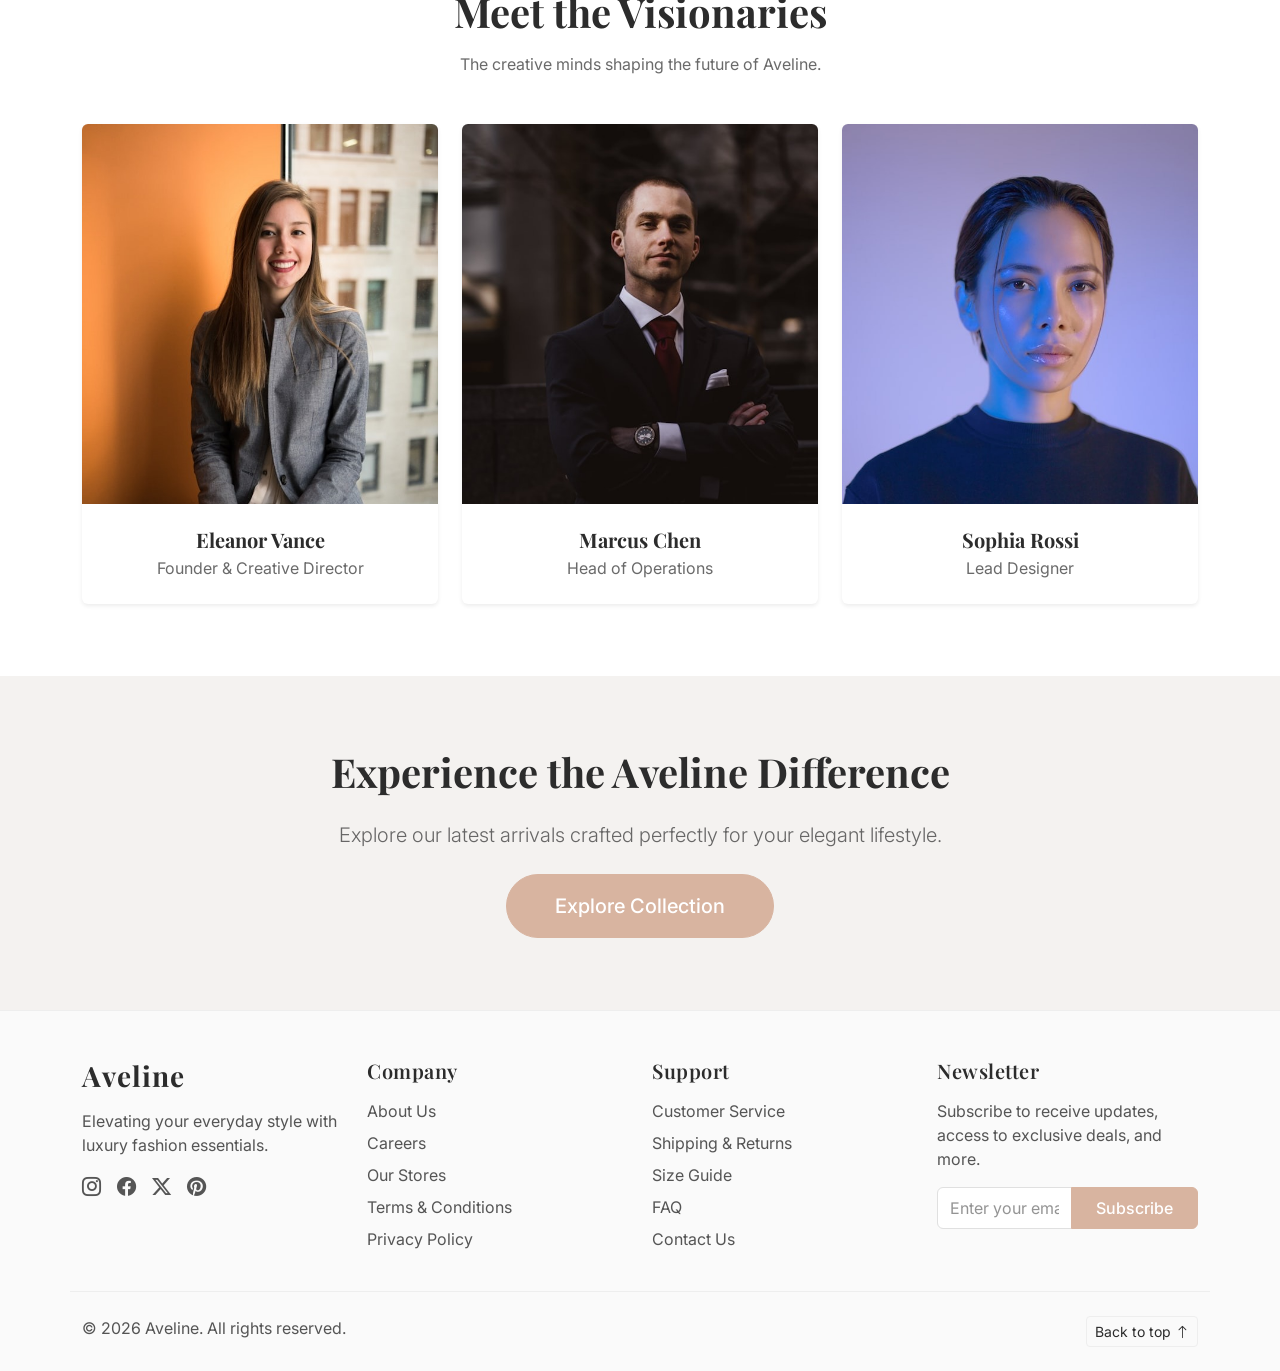
==== commit e96d9ac3: "logo n favicon" ====
--- a/about.html
+++ b/about.html
@@ -20,6 +20,10 @@
 
     <!-- Custom CSS -->
     <link rel="stylesheet" href="assets/css/style.css">
+    <!-- Favicon -->
+    <link rel="icon" href="assets/images/aveline-favicon.ico" sizes="any">
+    <link rel="icon" type="image/svg+xml" href="assets/images/aveline-favicon.svg">
+    <link rel="apple-touch-icon" href="assets/images/aveline-favicon.png">
 
     <style>
         .page-banner {
@@ -110,7 +114,9 @@
         <!-- Desktop Navbar -->
         <nav class="navbar navbar-expand-lg d-none d-lg-flex py-3">
             <div class="container">
-                <a class="navbar-brand logo-text" href="index.html">Aveline</a>
+                <a class="navbar-brand" href="index.html">
+                    <img src="assets/images/aveline-logo.svg" alt="Aveline" class="site-logo">
+                </a>
 
                 <div class="collapse navbar-collapse justify-content-center">
                     <ul class="navbar-nav gap-4">
@@ -177,7 +183,9 @@
                     <span class="navbar-toggler-icon"></span>
                 </button>
 
-                <a class="navbar-brand logo-text mx-auto" href="index.html">Aveline</a>
+                <a class="navbar-brand mx-auto" href="index.html">
+                    <img src="assets/images/aveline-logo.svg" alt="Aveline" class="site-logo">
+                </a>
 
                 <div class="nav-actions d-flex align-items-center gap-3">
                     <button class="btn theme-toggle-btn p-0" aria-label="Toggle Theme">
--- a/assets/css/style.css
+++ b/assets/css/style.css
@@ -440,4 +440,9 @@
 
 body.dark-mode .dropdown-menu {
     background-color: var(--card-bg) !important;
+}
+
+.site-logo {
+    height: 42px;
+    width: auto;
 }
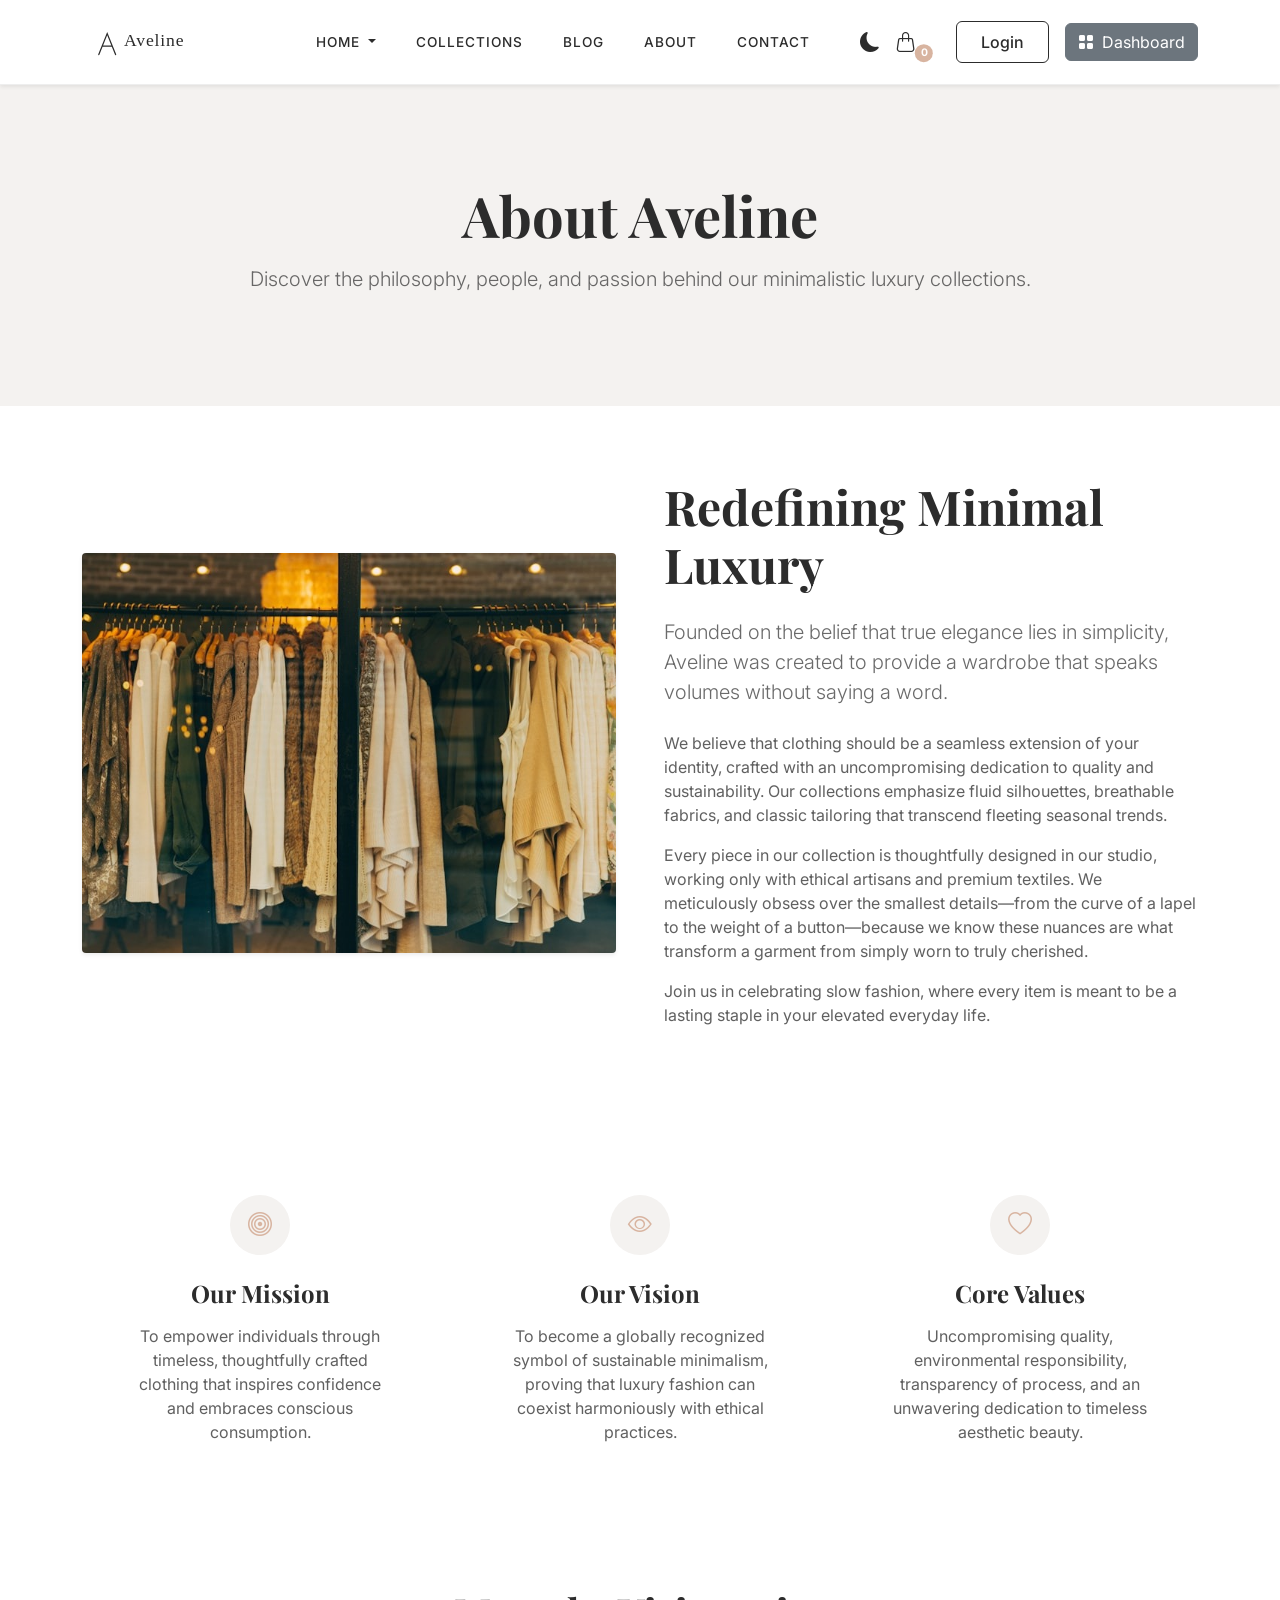
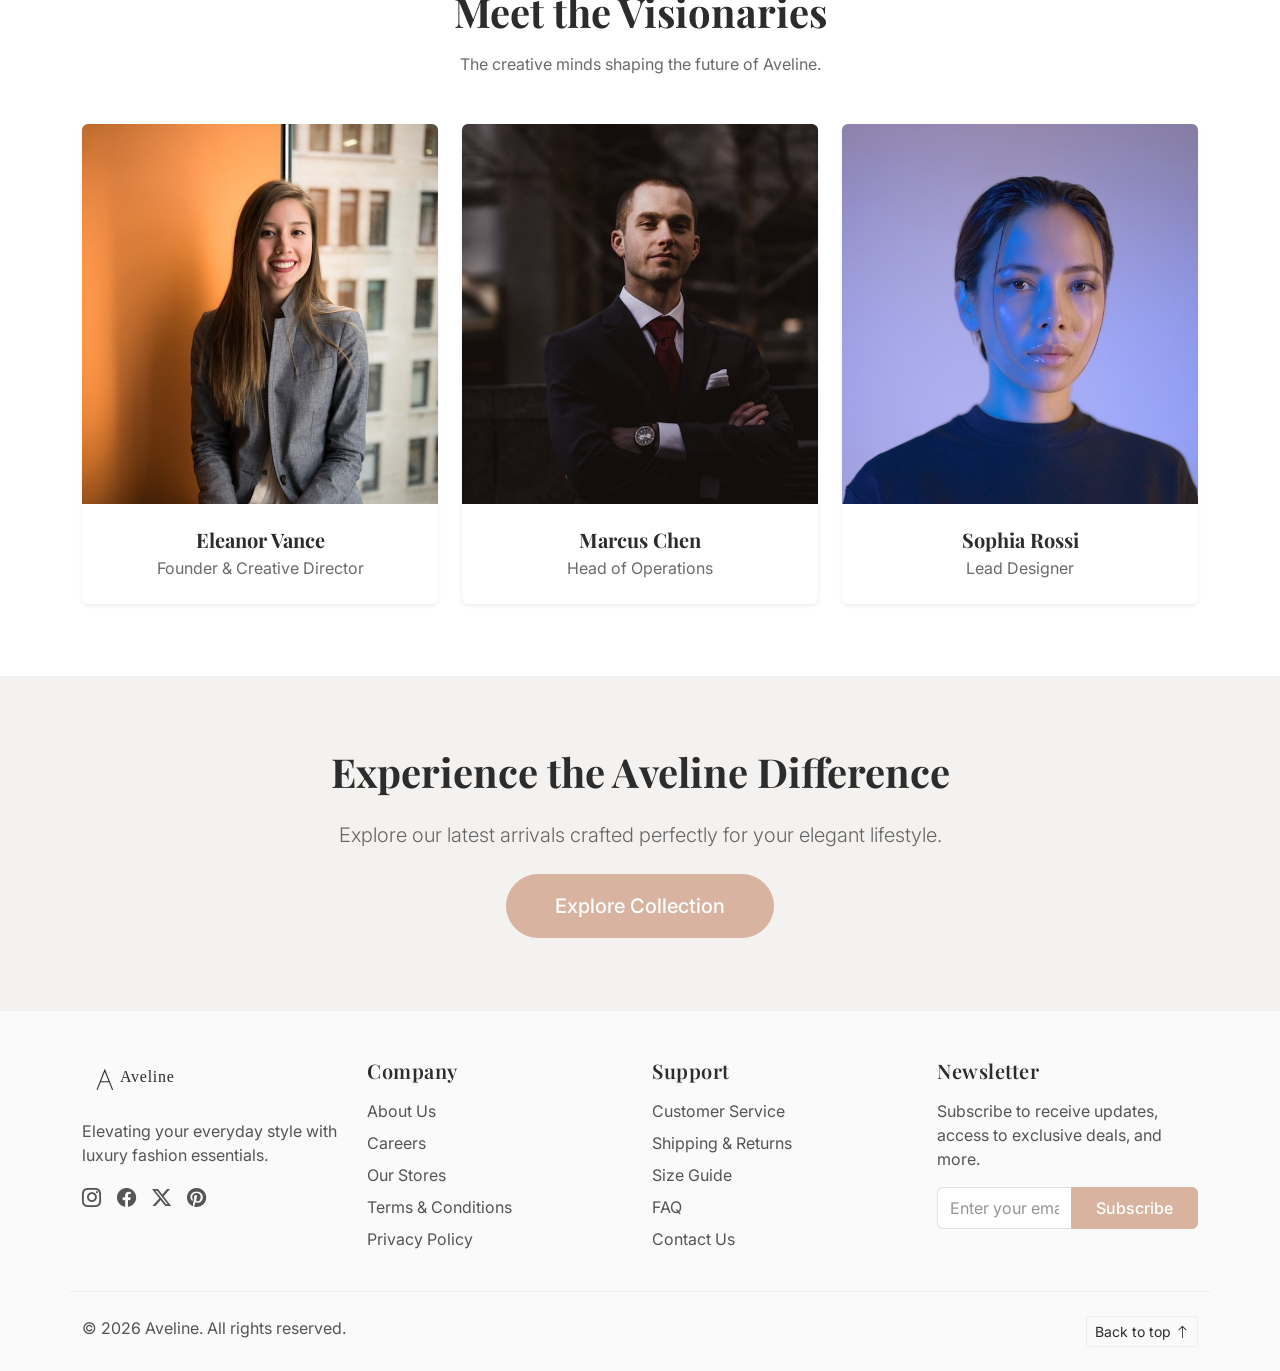
==== commit edfccd6a: "footer change" ====
--- a/about.html
+++ b/about.html
@@ -372,7 +372,9 @@
             <div class="row gy-4 mb-4">
                 <!-- Brand + Social -->
                 <div class="col-12 col-md-6 col-lg-3">
-                    <h3 class="logo-text mb-3">Aveline</h3>
+                    <a href="index.html" class="footer-logo mb-3 d-inline-block">
+                        <img src="assets/images/aveline-logo.svg" alt="Aveline" class="site-logo">
+                    </a>
                     <p class="mb-3 footer-text">Elevating your everyday style with luxury fashion essentials.</p>
                     <div class="d-flex gap-3 social-links">
                         <a href="#"><i class="bi bi-instagram"></i></a>
--- a/assets/css/style.css
+++ b/assets/css/style.css
@@ -445,4 +445,10 @@
 .site-logo {
     height: 42px;
     width: auto;
+}
+
+/* Footer Logo */
+.footer-logo img {
+    height: 38px;
+    width: auto;
 }
